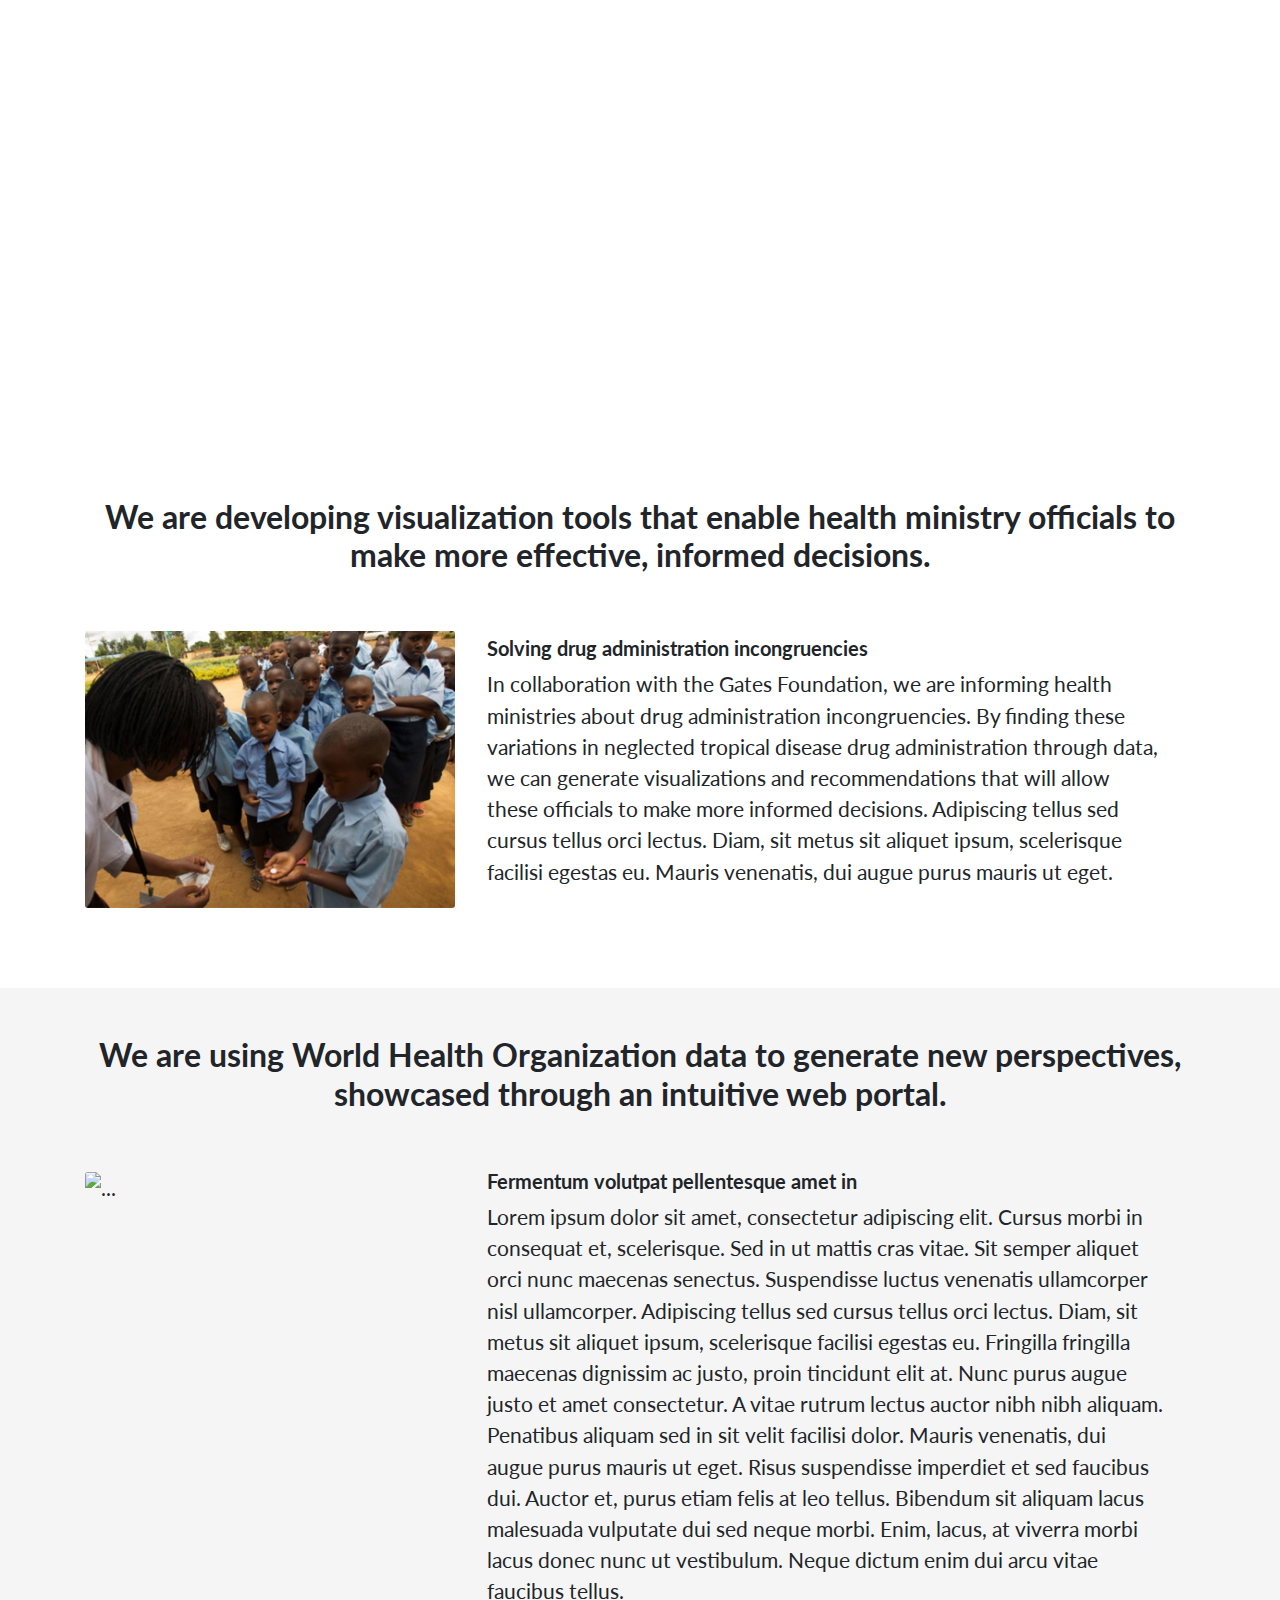
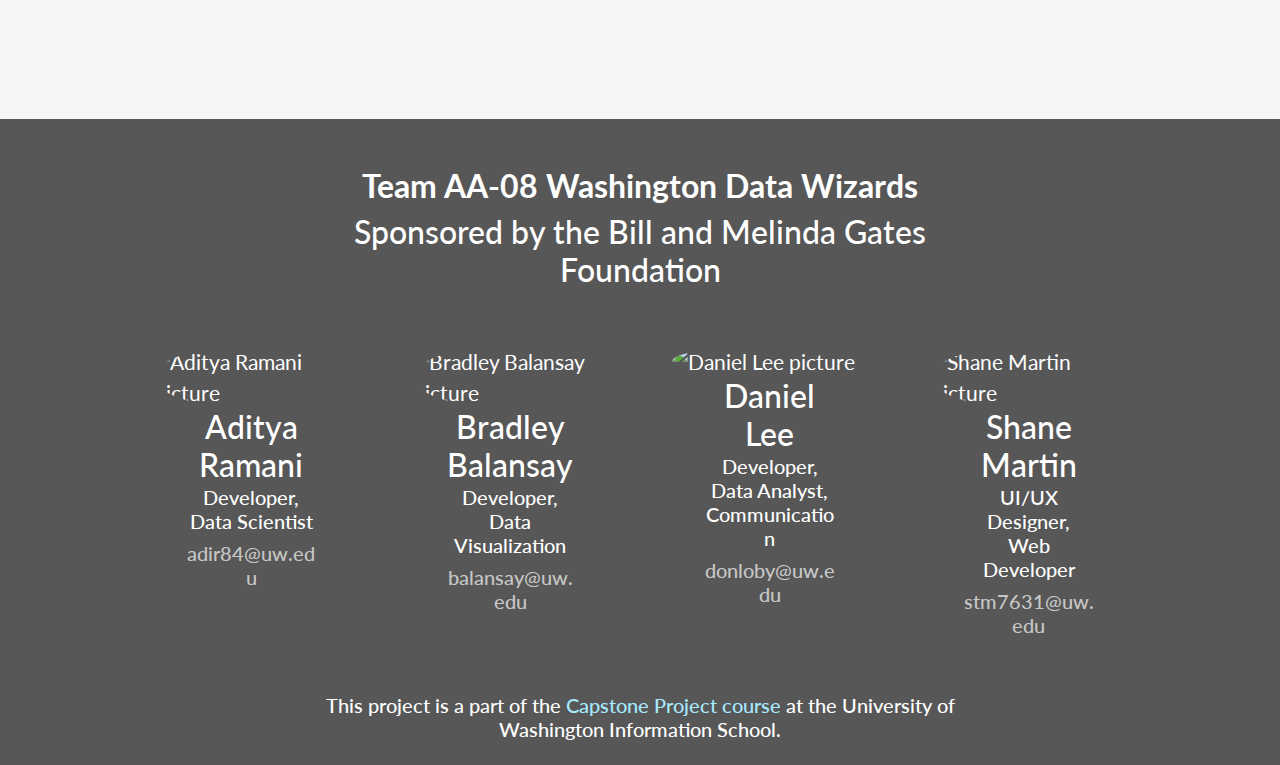
==== docs/index.html @ 6d54a3ba "responsive website" ====
<!DOCTYPE html>
    <head>
        <meta charset="utf-8">
        <meta name="viewport" content="width=device-width, initial-scale=1">
        <link rel="shortcut icon" type="image/png" href="images/favicon.png"/>
        <link href="https://fonts.googleapis.com/css?family=Lato&display=swap" rel="stylesheet">
        <script src="https://ajax.googleapis.com/ajax/libs/jquery/3.4.1/jquery.min.js"></script>
        <script src="https://cdnjs.cloudflare.com/ajax/libs/popper.js/1.14.7/umd/popper.min.js" integrity="sha384-UO2eT0CpHqdSJQ6hJty5KVphtPhzWj9WO1clHTMGa3JDZwrnQq4sF86dIHNDz0W1" crossorigin="anonymous"></script>
        <link rel="stylesheet" href="https://stackpath.bootstrapcdn.com/bootstrap/4.3.1/css/bootstrap.min.css" integrity="sha384-ggOyR0iXCbMQv3Xipma34MD+dH/1fQ784/j6cY/iJTQUOhcWr7x9JvoRxT2MZw1T" crossorigin="anonymous">
        <script src="https://stackpath.bootstrapcdn.com/bootstrap/4.3.1/js/bootstrap.min.js" integrity="sha384-JjSmVgyd0p3pXB1rRibZUAYoIIy6OrQ6VrjIEaFf/nJGzIxFDsf4x0xIM+B07jRM" crossorigin="anonymous"></script>
        <link rel="stylesheet" type="text/css" href="index.css">
        <script src="index.js"></script>
        <noscript>This website requires JavaScript!</noscript>
        <title>ESPEN Novel Applications</title>
    </head>
    <body>
        <div class="jumbotron jumbotron-fluid hero">
            <div class="container">
                <h1 id="hero-text"><b>Novel Applications for the ESPEN Data Portal</b></h1>
            </div>
        </div>
        <section id="intro" class="container">
            <div class="jumbotron mx-auto">
                <h2><b>We are developing visualization tools that enable health ministry officials to make more effective, informed decisions.</b></h2>
            </div>
            <div class="card mb-3">
                <div class="row no-gutters">
                    <div class="vertical-row col-lg-6 col-xl-4 d-none d-lg-block">
                        <img src="images/intro.jpg" class="card-img" alt="...">
                    </div>
                    <div class="vertical-row-sm d-lg-none">
                        <img src="images/intro.jpg" class="card-img" alt="...">
                    </div>
                    <div class="col d-flex align-items-center">
                        <div class="card-body">
                            <h5><b>Solving drug administration incongruencies</b></h5>
                            <p>In collaboration with the Gates Foundation, we are informing health ministries about drug administration incongruencies. By finding these variations in neglected tropical disease drug administration through data, we can generate visualizations and recommendations that will allow these officials to make more informed decisions. Adipiscing tellus sed cursus tellus orci lectus. Diam, sit metus sit aliquet ipsum, scelerisque facilisi egestas eu. Mauris venenatis, dui augue purus mauris ut eget. </p>
                        </div>
                    </div>
                </div>
            </div>
        </section>
        <section id="solution">
            <div class="container">
                <div class="jumbotron mx-auto">
                    <h2><b>We are using World Health Organization data to generate new perspectives, showcased through an intuitive web portal.</b></h2>
                </div>
                <div class="card mb-3">
                    <div class="row no-gutters">
                        <div class="vertical-row col-lg-6 col-xl-4 d-none d-lg-block">
                            <img src="images/solution.jpg" class="card-img" alt="...">
                        </div>
                        <div class="vertical-row-sm d-lg-none">
                            <img src="images/solution.jpg" class="card-img" alt="...">
                        </div>
                        <div class="col d-flex align-items-center">
                            <div class="card-body">
                                <h5><b>Fermentum volutpat pellentesque amet in</b></h5>
                                <p>Lorem ipsum dolor sit amet, consectetur adipiscing elit. Cursus morbi in consequat et, scelerisque. Sed in ut mattis cras vitae. Sit semper aliquet orci nunc maecenas senectus. Suspendisse luctus venenatis ullamcorper nisl ullamcorper. Adipiscing tellus sed cursus tellus orci lectus. Diam, sit metus sit aliquet ipsum, scelerisque facilisi egestas eu. Fringilla fringilla maecenas dignissim ac justo, proin tincidunt elit at. Nunc purus augue justo et amet consectetur. A vitae rutrum lectus auctor nibh nibh aliquam. Penatibus aliquam sed in sit velit facilisi dolor. Mauris venenatis, dui augue purus mauris ut eget. Risus suspendisse imperdiet et sed faucibus dui. Auctor et, purus etiam felis at leo tellus. Bibendum sit aliquam lacus malesuada vulputate dui sed neque morbi. Enim, lacus, at viverra morbi lacus donec nunc ut vestibulum. Neque dictum enim dui arcu vitae faucibus tellus.</p>
                            </div>
                        </div>
                    </div>
                </div>
            </div>
        </section>
        <section id="contact">
            <div class="mx-auto col-xl-10 col-lg-12">
                <div class="jumbotron mx-auto col-xl-8 col-lg-10 col-md-12">
                    <h2><b>Team AA-08 Washington Data Wizards</b></h2>
                    <h2>Sponsored by the Bill and Melinda Gates Foundation</h2>
                </div>
                <div id="contact-info" class="row no-gutters mx-auto">
                    <div class="card col-lg-3 col-md-6 col-sm-12">
                        <img src="images/adi.jpg" class="card-img-top rounded" alt="Aditya Ramani picture">
                        <div class="card-body contact-details">
                            <h2 class="contact-name">Aditya Ramani</h2>
                            <h5>Developer, <br> Data Scientist</h5>
                            <h5 class="email">adir84@uw.edu</h5>
                        </div>
                    </div>
                    <div class="card col-lg-3 col-md-6 col-sm-12">
                        <img src="images/bradley.jpg" class="card-img-top rounded" alt="Bradley Balansay picture">
                        <div class="card-body contact-details">
                            <h2 class="contact-name">Bradley Balansay</h2>
                            <h5>Developer, <br> Data Visualization</h5>
                            <h5 class="email">balansay@uw.edu</h5>
                        </div>
                    </div>
                    <div class="card col-lg-3 col-md-6 col-sm-12">
                        <img src="images/daniel.jpg" class="card-img-top rounded" alt="Daniel Lee picture">
                        <div class="card-body contact-details">
                            <h2 class="contact-name">Daniel Lee</h2>
                            <h5>Developer, <br> Data Analyst, Communication</h5>
                            <h5 class="email">donloby@uw.edu</h5>
                        </div>
                    </div>
                    <div class="card col-lg-3 col-md-6 col-sm-12">
                        <img src="images/shane.jpg" class="card-img-top rounded" alt="Shane Martin picture">
                        <div class="card-body contact-details">
                            <h2 class="contact-name">Shane Martin</h2>
                            <h5>UI/UX Designer, <br> Web Developer</h5>
                            <h5 class="email">stm7631@uw.edu</h5>
                        </div>
                    </div>
                </div>
                <div class="jumbotron mx-auto col-xl-8 col-lg-10 col-md-12">
                    <h5>This project is a part of the <a href="https://ischool.uw.edu/capstone">Capstone Project course</a> at the University of Washington Information School.</h5>
                </div>
            </div>
        </section>
    </body>
</html>
---- docs/index.css ----
body {
  font-family: "Lato", sans-serif !important;
  font-size: 1.3rem;
}

.jumbotron {
  text-align: center;
  padding: 1rem 0rem 1rem 0rem;
  background-color: transparent;
}

.card {
  border: none;
  background-color: transparent;
}

.card-body {
  padding: 0rem 2rem 0rem 2rem;
}

a {
  color: #A7EAFF;
  text-decoration: none;
}

a:hover {
  color: #02C2FF;
  text-decoration: none;
}

.hero {
  display: -webkit-box;
  display: -ms-flexbox;
  display: flex;
  -webkit-box-align: end;
      -ms-flex-align: end;
          align-items: flex-end;
  background-image: url("images/hero.jpg");
  background-repeat: no-repeat;
  background-size: cover;
  height: 50vh;
}

.hero #hero-text {
  color: white;
  text-align: center;
  font-size: 3rem;
}

#solution {
  background-color: #F5F5F5;
  margin-top: 5rem;
  padding-top: 2rem;
  padding-bottom: 5rem;
}

#contact {
  color: white;
  background-color: #575757;
  padding: 2rem 0rem 0rem 0rem;
}

#contact .jumbotron {
  margin: 0rem;
}

#contact .rounded {
  border-radius: 100% !important;
}

#contact #contact-info .card {
  padding: 2rem;
}

#contact #contact-info .card .contact-details {
  margin: 0rem;
  text-align: center;
  line-height: 0rem;
}

#contact #contact-info .card .contact-details h2 {
  margin: 0rem;
}

#contact #contact-info .card .contact-details .email {
  color: #C7C7C7;
}
/*# sourceMappingURL=index.css.map */
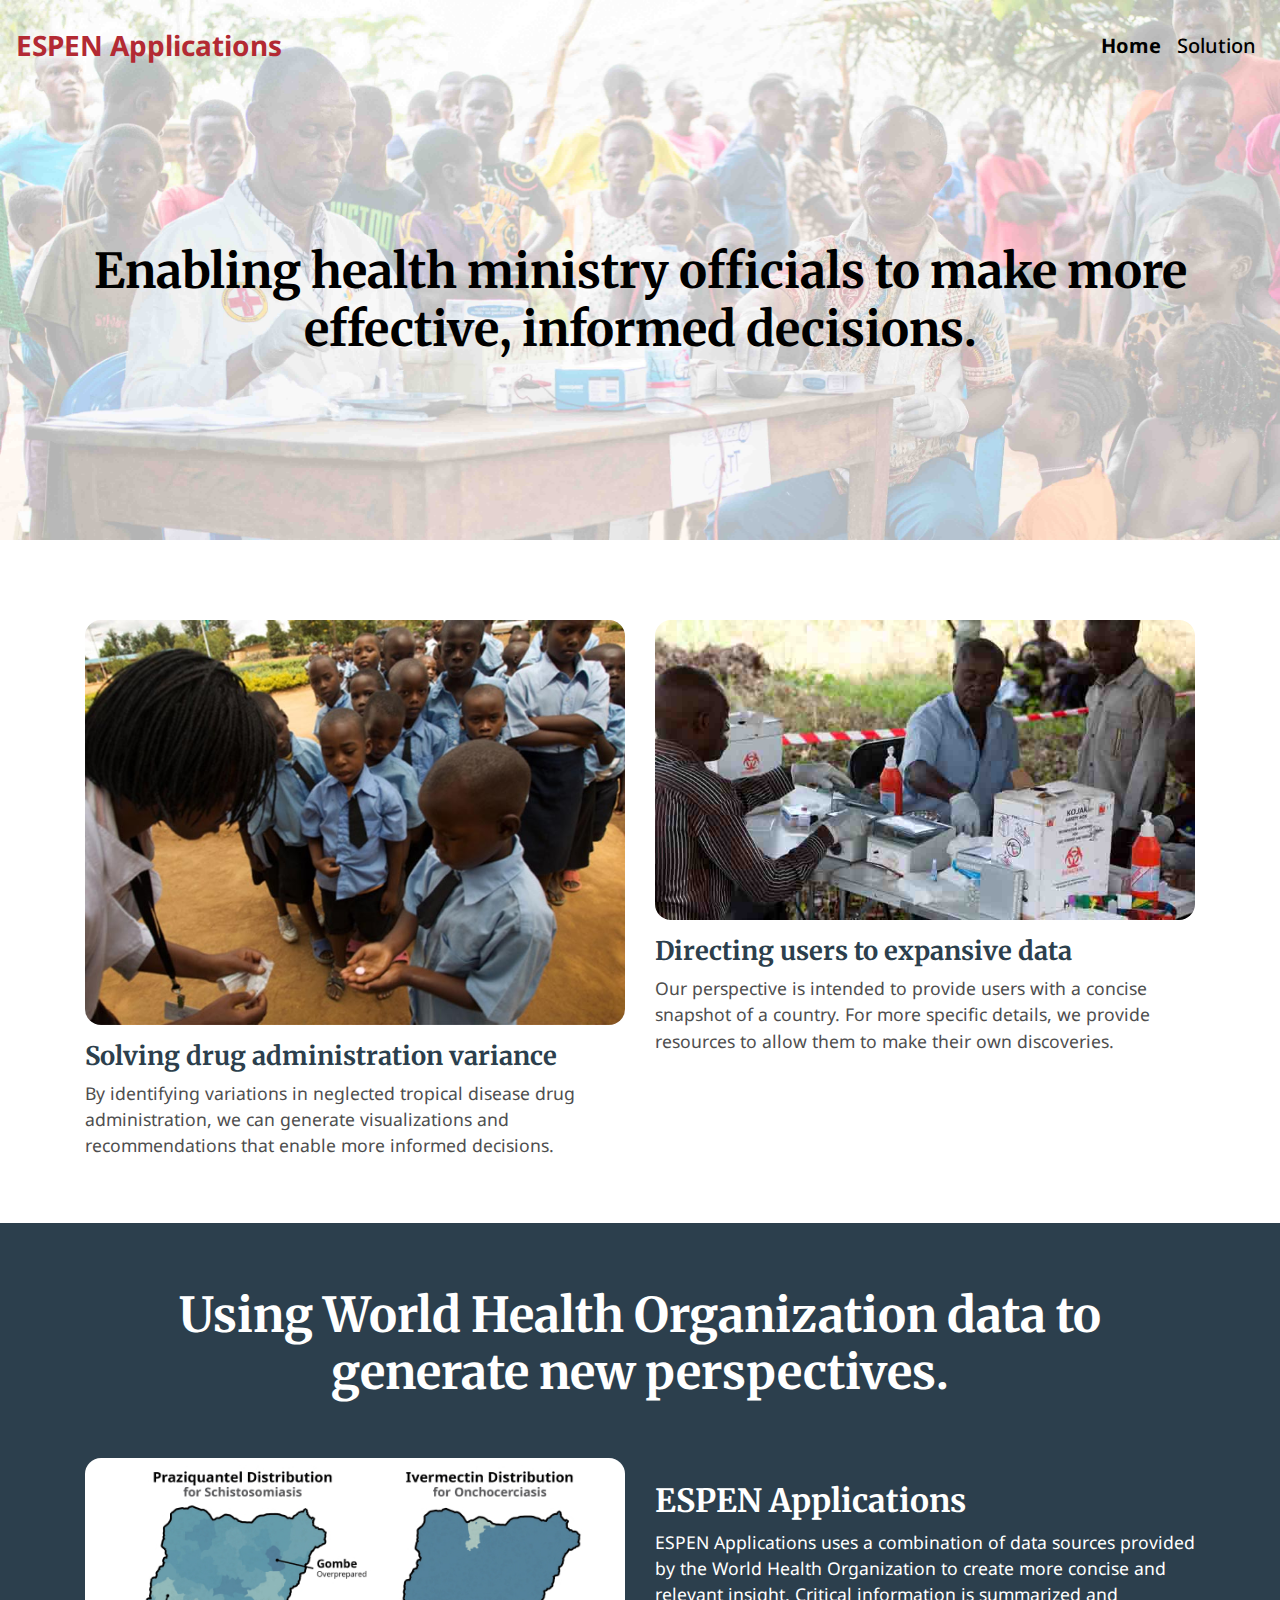
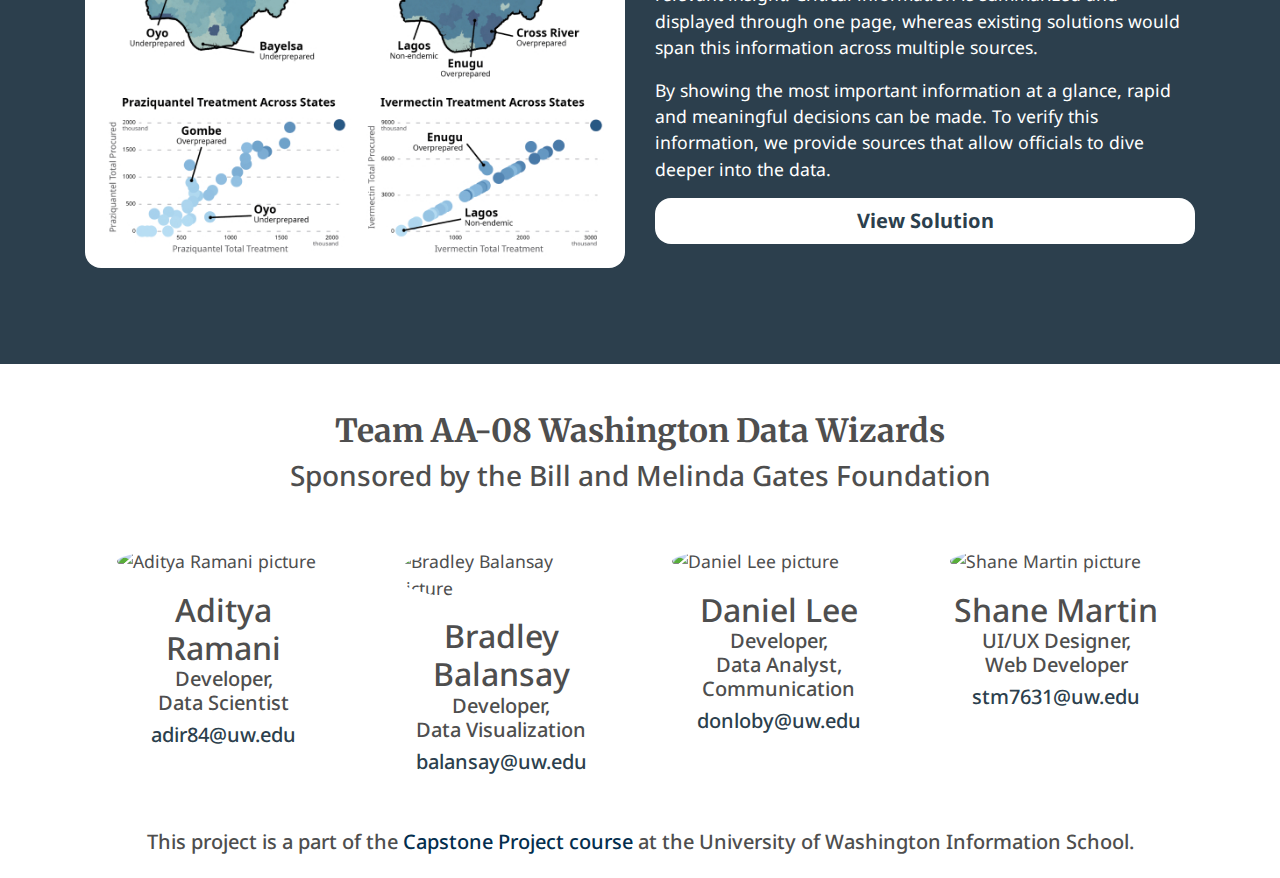
==== commit 55c8dc51: "update website" ====
--- a/docs/index.html
+++ b/docs/index.html
@@ -3,7 +3,7 @@
         <meta charset="utf-8">
         <meta name="viewport" content="width=device-width, initial-scale=1">
         <link rel="shortcut icon" type="image/png" href="images/favicon.png"/>
-        <link href="https://fonts.googleapis.com/css?family=Lato&display=swap" rel="stylesheet">
+        <link href="https://fonts.googleapis.com/css?family=Merriweather|Noto+Sans&display=swap" rel="stylesheet">
         <script src="https://ajax.googleapis.com/ajax/libs/jquery/3.4.1/jquery.min.js"></script>
         <script src="https://cdnjs.cloudflare.com/ajax/libs/popper.js/1.14.7/umd/popper.min.js" integrity="sha384-UO2eT0CpHqdSJQ6hJty5KVphtPhzWj9WO1clHTMGa3JDZwrnQq4sF86dIHNDz0W1" crossorigin="anonymous"></script>
         <link rel="stylesheet" href="https://stackpath.bootstrapcdn.com/bootstrap/4.3.1/css/bootstrap.min.css" integrity="sha384-ggOyR0iXCbMQv3Xipma34MD+dH/1fQ784/j6cY/iJTQUOhcWr7x9JvoRxT2MZw1T" crossorigin="anonymous">
@@ -15,27 +15,40 @@
     </head>
     <body>
         <div class="jumbotron jumbotron-fluid hero">
-            <div class="container">
-                <h1 id="hero-text"><b>Novel Applications for the ESPEN Data Portal</b></h1>
+            <nav class="navbar navbar-expand-lg navbar-light">
+                <a class="navbar-brand" href="index.html"><h3><b>ESPEN Applications</b></h3></a>
+                <button class="navbar-toggler" type="button" data-toggle="collapse" data-target="#navbarSupportedContent" aria-controls="navbarSupportedContent" aria-expanded="false" aria-label="Toggle navigation">
+                    <span class="navbar-toggler-icon"></span>
+                </button>
+                <div class="collapse navbar-collapse" id="navbarSupportedContent">
+                    <ul class="navbar-nav ml-auto">
+                        <li class="nav-item active">
+                            <a class="nav-link" href="index.html"><h5><b>Home</b></h5><span class="sr-only">(current)</span></a>
+                        </li>
+                        <li class="nav-item">
+                            <a class="nav-link" href="solution.html"><h5>Solution</h5></a>
+                        </li>
+                    </ul>
+                </div>
+            </nav>
+            <div class="nav-text container">
+                <h1 id="hero-text" class="serif">Enabling health ministry officials to make more effective, informed decisions.</h1>
             </div>
         </div>
         <section id="intro" class="container">
-            <div class="jumbotron mx-auto">
-                <h2><b>We are developing visualization tools that enable health ministry officials to make more effective, informed decisions.</b></h2>
-            </div>
-            <div class="card mb-3">
-                <div class="row no-gutters">
-                    <div class="vertical-row col-lg-6 col-xl-4 d-none d-lg-block">
-                        <img src="images/intro.jpg" class="card-img" alt="...">
+            <div class="row">
+                <div class="detail-card card col-6">
+                    <img class="card-img-top" src="images/intro.jpg" alt="Card image cap">
+                    <div class="card-body">
+                        <h3 class="card-title serif">Solving drug administration variance</h3>
+                        <p class="card-text">By identifying variations in neglected tropical disease drug administration, we can generate visualizations and recommendations that enable more informed decisions.</p>
                     </div>
-                    <div class="vertical-row-sm d-lg-none">
-                        <img src="images/intro.jpg" class="card-img" alt="...">
-                    </div>
-                    <div class="col d-flex align-items-center">
-                        <div class="card-body">
-                            <h5><b>Solving drug administration incongruencies</b></h5>
-                            <p>In collaboration with the Gates Foundation, we are informing health ministries about drug administration incongruencies. By finding these variations in neglected tropical disease drug administration through data, we can generate visualizations and recommendations that will allow these officials to make more informed decisions. Adipiscing tellus sed cursus tellus orci lectus. Diam, sit metus sit aliquet ipsum, scelerisque facilisi egestas eu. Mauris venenatis, dui augue purus mauris ut eget. </p>
-                        </div>
+                </div>
+                <div class="detail-card card col-6">
+                    <img class="card-img-top" src="images/intro2.jpg" alt="Card image cap">
+                    <div class="card-body">
+                        <h3 class="card-title serif">Directing users to expansive data</h3>
+                        <p class="card-text">Our perspective is intended to provide users with a concise snapshot of a country. For more specific details, we provide resources to allow them to make their own discoveries.</p>
                     </div>
                 </div>
             </div>
@@ -43,20 +56,26 @@
         <section id="solution">
             <div class="container">
                 <div class="jumbotron mx-auto">
-                    <h2><b>We are using World Health Organization data to generate new perspectives, showcased through an intuitive web portal.</b></h2>
+                    <h2 class="serif" id="solution-header">Using World Health Organization data to generate new perspectives.</h2>
                 </div>
                 <div class="card mb-3">
-                    <div class="row no-gutters">
-                        <div class="vertical-row col-lg-6 col-xl-4 d-none d-lg-block">
-                            <img src="images/solution.jpg" class="card-img" alt="...">
-                        </div>
-                        <div class="vertical-row-sm d-lg-none">
-                            <img src="images/solution.jpg" class="card-img" alt="...">
+                    <div class="row">
+                        <div class="vertical-row col-lg-6 col-xl-6 d-none d-lg-block">
+                            <img id="solution-img" src="images/solution.jpg" class="card-img" alt="...">
                         </div>
                         <div class="col d-flex align-items-center">
                             <div class="card-body">
-                                <h5><b>Fermentum volutpat pellentesque amet in</b></h5>
-                                <p>Lorem ipsum dolor sit amet, consectetur adipiscing elit. Cursus morbi in consequat et, scelerisque. Sed in ut mattis cras vitae. Sit semper aliquet orci nunc maecenas senectus. Suspendisse luctus venenatis ullamcorper nisl ullamcorper. Adipiscing tellus sed cursus tellus orci lectus. Diam, sit metus sit aliquet ipsum, scelerisque facilisi egestas eu. Fringilla fringilla maecenas dignissim ac justo, proin tincidunt elit at. Nunc purus augue justo et amet consectetur. A vitae rutrum lectus auctor nibh nibh aliquam. Penatibus aliquam sed in sit velit facilisi dolor. Mauris venenatis, dui augue purus mauris ut eget. Risus suspendisse imperdiet et sed faucibus dui. Auctor et, purus etiam felis at leo tellus. Bibendum sit aliquam lacus malesuada vulputate dui sed neque morbi. Enim, lacus, at viverra morbi lacus donec nunc ut vestibulum. Neque dictum enim dui arcu vitae faucibus tellus.</p>
+                                <h4 class="serif-sub">ESPEN Applications</h4>
+                                <p>
+                                    ESPEN Applications uses a combination of data sources provided by the World Health Organization to create more concise and relevant insight. Critical information is summarized and displayed through one page, whereas existing solutions would span this information across multiple sources.
+                                </p>
+                                <p>
+                                    By showing the most important information at a glance, rapid and meaningful decisions can be made. To verify this information, we provide sources that allow officials to dive deeper into the data.
+                                </p>
+                                <a href="map.html">
+                                    <button type="button" class="btn btn-primary btn-lg btn-block">View Solution</button>
+                                </a>
+                                
                             </div>
                         </div>
                     </div>
@@ -64,10 +83,10 @@
             </div>
         </section>
         <section id="contact">
-            <div class="mx-auto col-xl-10 col-lg-12">
-                <div class="jumbotron mx-auto col-xl-8 col-lg-10 col-md-12">
-                    <h2><b>Team AA-08 Washington Data Wizards</b></h2>
-                    <h2>Sponsored by the Bill and Melinda Gates Foundation</h2>
+            <div class="container">
+                <div class="jumbotron">
+                    <h2 class="serif-sub">Team AA-08 Washington Data Wizards</h2>
+                    <h3>Sponsored by the Bill and Melinda Gates Foundation</h3>
                 </div>
                 <div id="contact-info" class="row no-gutters mx-auto">
                     <div class="card col-lg-3 col-md-6 col-sm-12">
@@ -90,7 +109,7 @@
                         <img src="images/daniel.jpg" class="card-img-top rounded" alt="Daniel Lee picture">
                         <div class="card-body contact-details">
                             <h2 class="contact-name">Daniel Lee</h2>
-                            <h5>Developer, <br> Data Analyst, Communication</h5>
+                            <h5>Developer, <br> Data Analyst, <br> Communication</h5>
                             <h5 class="email">donloby@uw.edu</h5>
                         </div>
                     </div>
@@ -103,8 +122,8 @@
                         </div>
                     </div>
                 </div>
-                <div class="jumbotron mx-auto col-xl-8 col-lg-10 col-md-12">
-                    <h5>This project is a part of the <a href="https://ischool.uw.edu/capstone">Capstone Project course</a> at the University of Washington Information School.</h5>
+                <div class="jumbotron mx-auto col-xl-11 col-lg-12">
+                    <h5>This project is a part of the <a id="link" href="https://ischool.uw.edu/capstone">Capstone Project course</a> at the University of Washington Information School.</h5>
                 </div>
             </div>
         </section>
--- a/docs/index.css
+++ b/docs/index.css
@@ -1,12 +1,24 @@
 body {
-  font-family: "Lato", sans-serif !important;
-  font-size: 1.3rem;
+  font-family: "Noto Sans", sans-serif !important;
+  font-size: 1.1rem;
+  color: #4E4E4E;
 }
 
 .jumbotron {
   text-align: center;
   padding: 1rem 0rem 1rem 0rem;
   background-color: transparent;
+  margin: 0rem;
+  display: -webkit-box;
+  display: -ms-flexbox;
+  display: flex;
+  -webkit-box-orient: vertical;
+  -webkit-box-direction: normal;
+      -ms-flex-direction: column;
+          flex-direction: column;
+  -webkit-box-pack: justify;
+      -ms-flex-pack: justify;
+          justify-content: space-between;
 }
 
 .card {
@@ -15,7 +27,29 @@
 }
 
 .card-body {
-  padding: 0rem 2rem 0rem 2rem;
+  padding: 0rem;
+}
+
+.card-body .card-title {
+  color: #2C3F4D;
+  font-size: 1.6rem;
+  margin: 0rem;
+  padding: 1rem 0rem 0.5rem 0rem;
+}
+
+img {
+  border-radius: 1rem !important;
+  -webkit-transition: all 250ms cubic-bezier(0.02, 0.01, 0.47, 1);
+  transition: all 250ms cubic-bezier(0.02, 0.01, 0.47, 1);
+}
+
+img:hover {
+  -webkit-box-shadow: 0 0.5rem 1rem rgba(0, 0, 0, 0.05) !important;
+          box-shadow: 0 0.5rem 1rem rgba(0, 0, 0, 0.05) !important;
+  -webkit-transform: translate(0px, -3px);
+          transform: translate(0px, -3px);
+  -webkit-transition: all 250ms cubic-bezier(0.02, 0.01, 0.47, 1);
+  transition: all 250ms cubic-bezier(0.02, 0.01, 0.47, 1);
 }
 
 a {
@@ -28,35 +62,129 @@
   text-decoration: none;
 }
 
+.serif, .serif-sub {
+  font-size: 3rem;
+  font-family: "Merriweather";
+  font-weight: bold;
+}
+
+.serif-sub {
+  font-size: 2rem;
+}
+
 .hero {
   display: -webkit-box;
   display: -ms-flexbox;
   display: flex;
-  -webkit-box-align: end;
-      -ms-flex-align: end;
-          align-items: flex-end;
+  -webkit-box-align: center;
+      -ms-flex-align: center;
+          align-items: center;
   background-image: url("images/hero.jpg");
   background-repeat: no-repeat;
   background-size: cover;
-  height: 50vh;
+  height: 60vh;
+}
+
+.hero #hero-name {
+  color: #B32A33;
 }
 
 .hero #hero-text {
-  color: white;
+  color: black;
   text-align: center;
   font-size: 3rem;
 }
 
+#intro .row {
+  -webkit-box-pack: space-evenly;
+      -ms-flex-pack: space-evenly;
+          justify-content: space-evenly;
+}
+
+.detail-card {
+  margin-top: 5rem;
+}
+
+.nav-text {
+  display: -webkit-box;
+  display: -ms-flexbox;
+  display: flex;
+  -webkit-box-pack: center;
+      -ms-flex-pack: center;
+          justify-content: center;
+  -webkit-box-orient: vertical;
+  -webkit-box-direction: normal;
+      -ms-flex-direction: column;
+          flex-direction: column;
+  position: absolute;
+  top: 27%;
+}
+
+.navbar-light .navbar-nav .nav-link {
+  color: black !important;
+  -webkit-transition: all 250ms cubic-bezier(0.02, 0.01, 0.47, 1);
+  transition: all 250ms cubic-bezier(0.02, 0.01, 0.47, 1);
+}
+
+.navbar-light .navbar-nav .nav-link:hover {
+  -webkit-transform: translate(0px, -2px);
+          transform: translate(0px, -2px);
+  -webkit-transition: all 250ms cubic-bezier(0.02, 0.01, 0.47, 1);
+  transition: all 250ms cubic-bezier(0.02, 0.01, 0.47, 1);
+  color: #B32A33 !important;
+}
+
+.navbar-brand {
+  color: #B32A33 !important;
+}
+
+.navbar {
+  width: 100%;
+  display: -webkit-box;
+  display: -ms-flexbox;
+  display: flex;
+  -webkit-box-pack: justify;
+      -ms-flex-pack: justify;
+          justify-content: space-between;
+}
+
 #solution {
-  background-color: #F5F5F5;
-  margin-top: 5rem;
-  padding-top: 2rem;
+  color: #FFFFFF;
+  background-color: #2C3F4D;
+  margin-top: 4rem;
+  padding-top: 1rem;
   padding-bottom: 5rem;
 }
 
+#solution-img {
+  border-radius: 1rem;
+}
+
+#solution-header {
+  padding: 2rem 0rem 2rem 0rem;
+}
+
+.btn {
+  background-color: #FFFFFF;
+  color: #2C3F4D;
+  font-weight: bold;
+  border-radius: 1rem;
+  border: none;
+}
+
+.btn:hover {
+  color: #2C3F4D;
+  background-color: #C7DBEB;
+}
+
+.btn:active {
+  color: #2C3F4D !important;
+  background-color: #8DA2B1 !important;
+  border: none !important;
+}
+
 #contact {
-  color: white;
-  background-color: #575757;
+  background-color: #FFFFFF;
   padding: 2rem 0rem 0rem 0rem;
 }
 
@@ -66,6 +194,7 @@
 
 #contact .rounded {
   border-radius: 100% !important;
+  margin-bottom: 1rem;
 }
 
 #contact #contact-info .card {
@@ -83,6 +212,14 @@
 }
 
 #contact #contact-info .card .contact-details .email {
-  color: #C7C7C7;
+  color: #2C3F4D;
+}
+
+#contact #link {
+  color: #032E4E;
+}
+
+#contact #link:hover {
+  color: #236596;
 }
 /*# sourceMappingURL=index.css.map */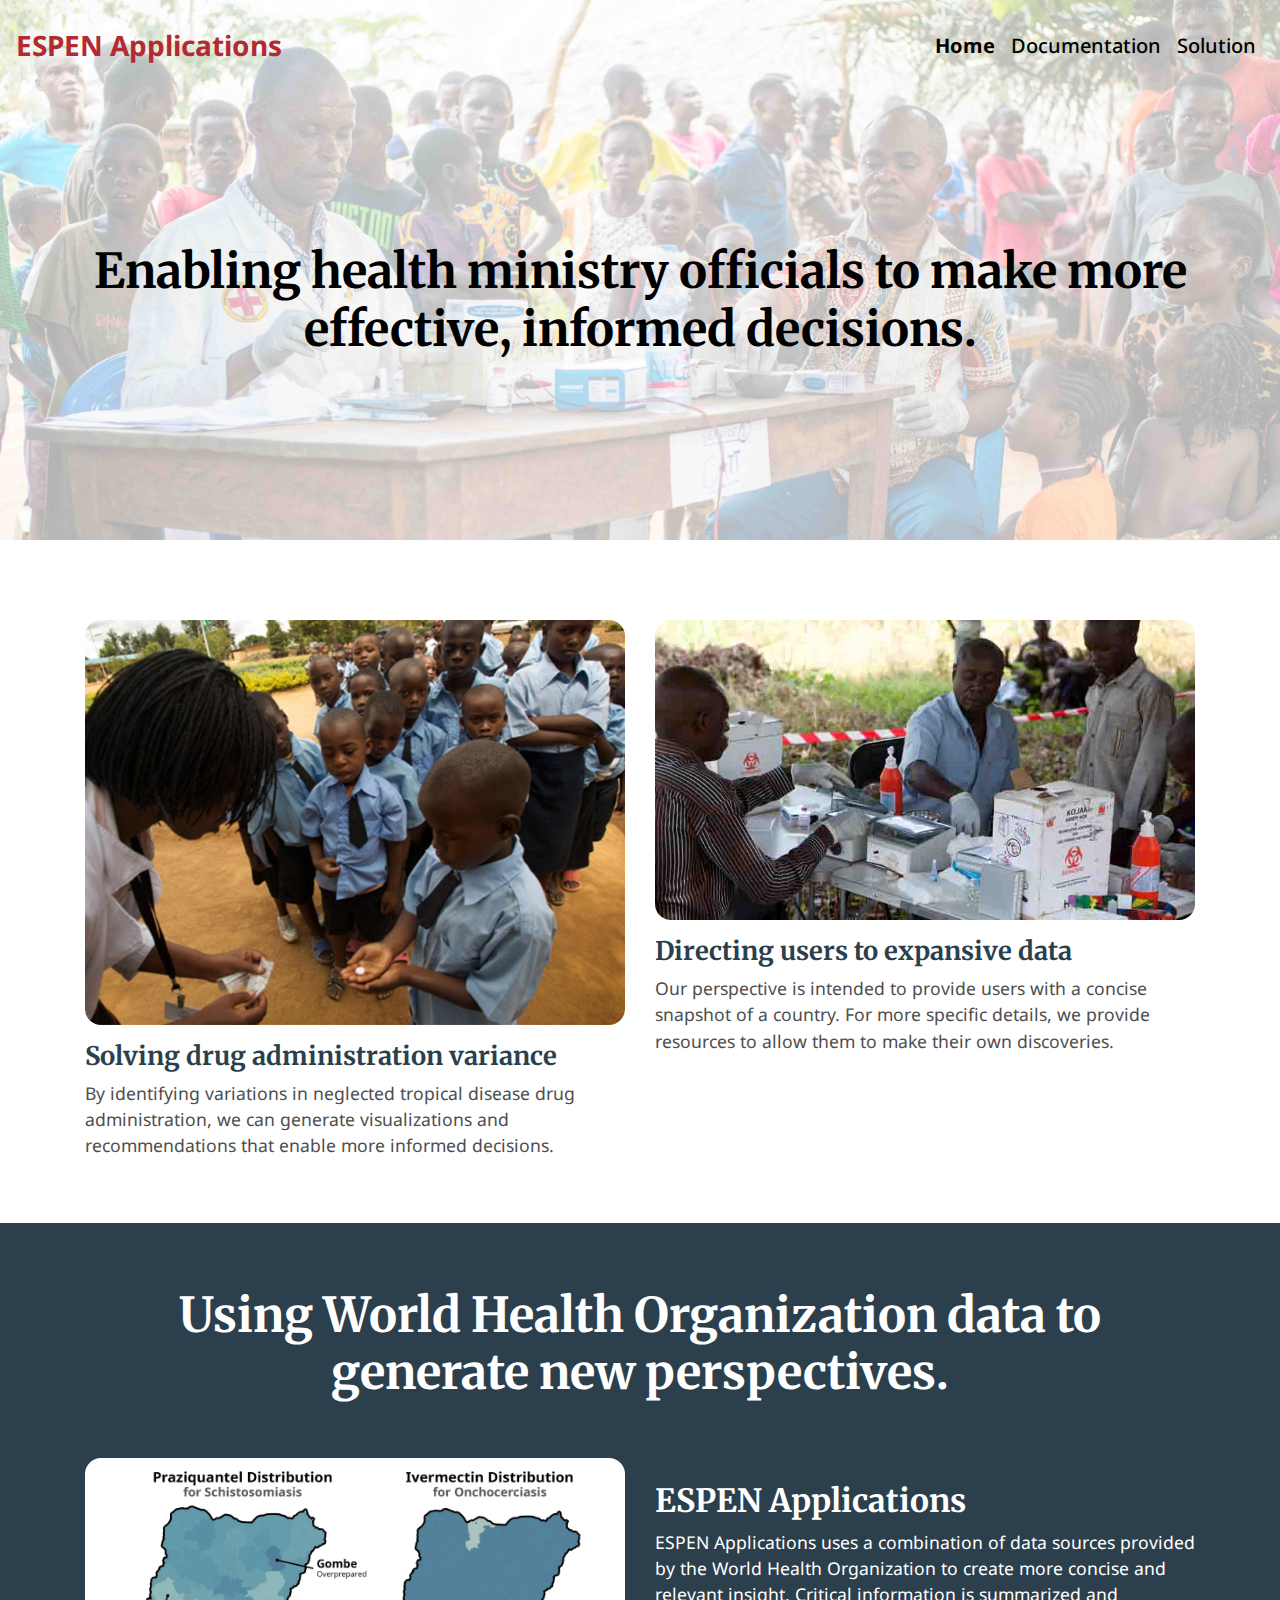
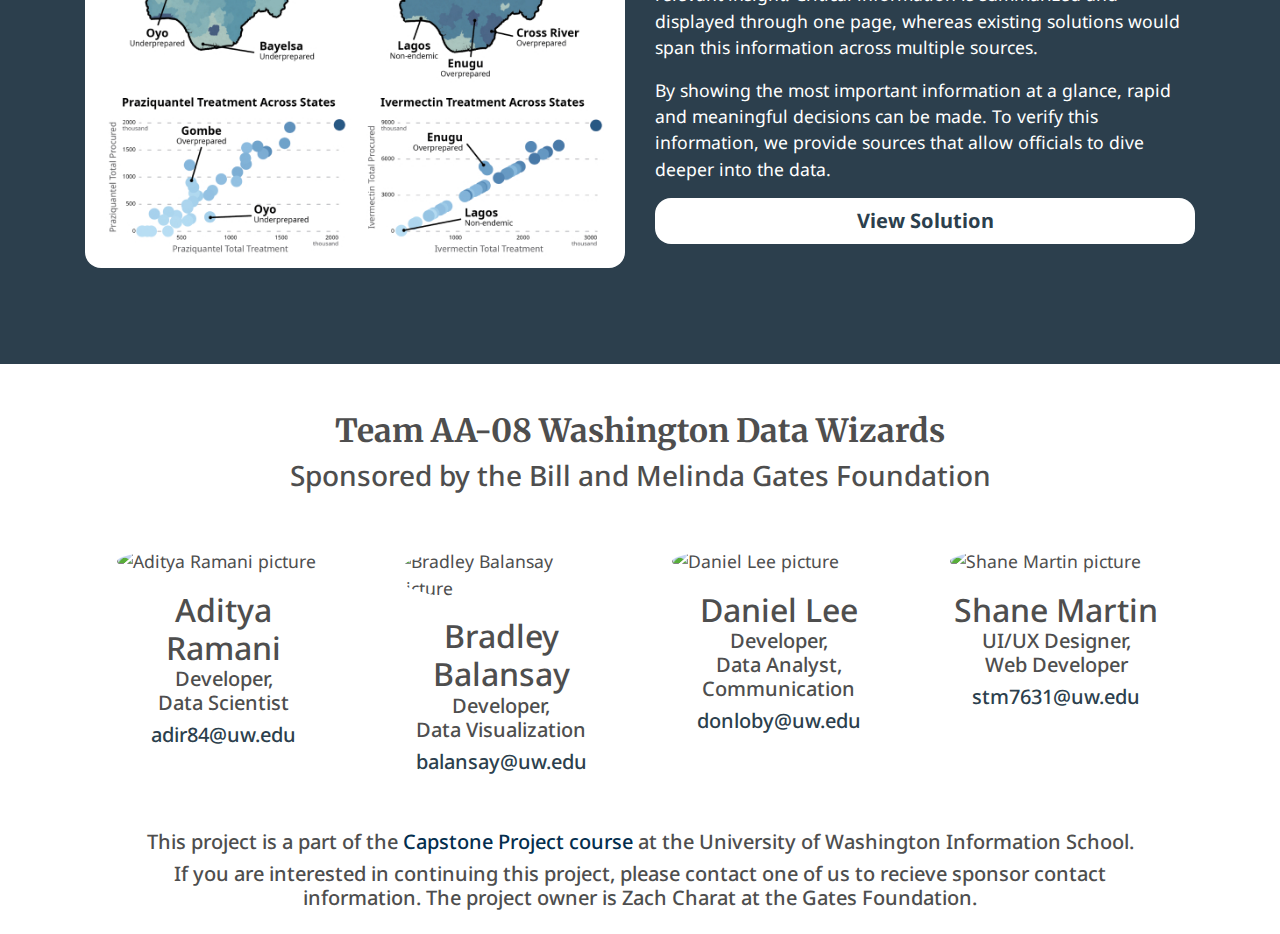
==== commit 5b10fbcb: "Add doc to navigation" ====
--- a/docs/index.html
+++ b/docs/index.html
@@ -1,131 +1,163 @@
 <!DOCTYPE html>
-    <head>
-        <meta charset="utf-8">
-        <meta name="viewport" content="width=device-width, initial-scale=1">
-        <link rel="shortcut icon" type="image/png" href="images/favicon.png"/>
-        <link href="https://fonts.googleapis.com/css?family=Merriweather|Noto+Sans&display=swap" rel="stylesheet">
-        <script src="https://ajax.googleapis.com/ajax/libs/jquery/3.4.1/jquery.min.js"></script>
-        <script src="https://cdnjs.cloudflare.com/ajax/libs/popper.js/1.14.7/umd/popper.min.js" integrity="sha384-UO2eT0CpHqdSJQ6hJty5KVphtPhzWj9WO1clHTMGa3JDZwrnQq4sF86dIHNDz0W1" crossorigin="anonymous"></script>
-        <link rel="stylesheet" href="https://stackpath.bootstrapcdn.com/bootstrap/4.3.1/css/bootstrap.min.css" integrity="sha384-ggOyR0iXCbMQv3Xipma34MD+dH/1fQ784/j6cY/iJTQUOhcWr7x9JvoRxT2MZw1T" crossorigin="anonymous">
-        <script src="https://stackpath.bootstrapcdn.com/bootstrap/4.3.1/js/bootstrap.min.js" integrity="sha384-JjSmVgyd0p3pXB1rRibZUAYoIIy6OrQ6VrjIEaFf/nJGzIxFDsf4x0xIM+B07jRM" crossorigin="anonymous"></script>
-        <link rel="stylesheet" type="text/css" href="index.css">
-        <script src="index.js"></script>
-        <noscript>This website requires JavaScript!</noscript>
-        <title>ESPEN Novel Applications</title>
-    </head>
-    <body>
-        <div class="jumbotron jumbotron-fluid hero">
-            <nav class="navbar navbar-expand-lg navbar-light">
-                <a class="navbar-brand" href="index.html"><h3><b>ESPEN Applications</b></h3></a>
-                <button class="navbar-toggler" type="button" data-toggle="collapse" data-target="#navbarSupportedContent" aria-controls="navbarSupportedContent" aria-expanded="false" aria-label="Toggle navigation">
-                    <span class="navbar-toggler-icon"></span>
-                </button>
-                <div class="collapse navbar-collapse" id="navbarSupportedContent">
-                    <ul class="navbar-nav ml-auto">
-                        <li class="nav-item active">
-                            <a class="nav-link" href="index.html"><h5><b>Home</b></h5><span class="sr-only">(current)</span></a>
-                        </li>
-                        <li class="nav-item">
-                            <a class="nav-link" href="solution.html"><h5>Solution</h5></a>
-                        </li>
-                    </ul>
+
+<head>
+    <meta charset="utf-8">
+    <meta name="viewport" content="width=device-width, initial-scale=1">
+    <link rel="shortcut icon" type="image/png" href="images/favicon.png" />
+    <link href="https://fonts.googleapis.com/css?family=Merriweather|Noto+Sans&display=swap" rel="stylesheet">
+    <script src="https://ajax.googleapis.com/ajax/libs/jquery/3.4.1/jquery.min.js"></script>
+    <script src="https://cdnjs.cloudflare.com/ajax/libs/popper.js/1.14.7/umd/popper.min.js"
+        integrity="sha384-UO2eT0CpHqdSJQ6hJty5KVphtPhzWj9WO1clHTMGa3JDZwrnQq4sF86dIHNDz0W1"
+        crossorigin="anonymous"></script>
+    <link rel="stylesheet" href="https://stackpath.bootstrapcdn.com/bootstrap/4.3.1/css/bootstrap.min.css"
+        integrity="sha384-ggOyR0iXCbMQv3Xipma34MD+dH/1fQ784/j6cY/iJTQUOhcWr7x9JvoRxT2MZw1T" crossorigin="anonymous">
+    <script src="https://stackpath.bootstrapcdn.com/bootstrap/4.3.1/js/bootstrap.min.js"
+        integrity="sha384-JjSmVgyd0p3pXB1rRibZUAYoIIy6OrQ6VrjIEaFf/nJGzIxFDsf4x0xIM+B07jRM"
+        crossorigin="anonymous"></script>
+    <link rel="stylesheet" type="text/css" href="index.css">
+    <noscript>This website requires JavaScript!</noscript>
+    <title>ESPEN Novel Applications</title>
+</head>
+
+<body>
+    <div class="jumbotron jumbotron-fluid hero">
+        <nav class="navbar navbar-expand-lg navbar-light">
+            <a class="navbar-brand" href="index.html">
+                <h3><b>ESPEN Applications</b></h3>
+            </a>
+            <button class="navbar-toggler" type="button" data-toggle="collapse" data-target="#navbarSupportedContent"
+                aria-controls="navbarSupportedContent" aria-expanded="false" aria-label="Toggle navigation">
+                <span class="navbar-toggler-icon"></span>
+            </button>
+            <div class="collapse navbar-collapse" id="navbarSupportedContent">
+                <ul class="navbar-nav ml-auto">
+                    <li class="nav-item active">
+                        <a class="nav-link" href="index.html">
+                            <h5><b>Home</b></h5><span class="sr-only">(current)</span>
+                        </a>
+                    </li>
+                    <li class="nav-item">
+                        <a class="nav-link" href="doc.html">
+                            <h5>Documentation</h5>
+                        </a>
+                    </li>
+                    <li class="nav-item">
+                        <a class="nav-link" href="map.html">
+                            <h5>Solution</h5>
+                        </a>
+                    </li>
+                </ul>
+            </div>
+        </nav>
+        <div class="nav-text container">
+            <h1 id="hero-text" class="serif">Enabling health ministry officials to make more effective, informed
+                decisions.</h1>
+        </div>
+    </div>
+    <section id="intro" class="container">
+        <div class="row">
+            <div class="detail-card card col-6">
+                <img class="card-img-top" src="images/intro.jpg" alt="Card image cap">
+                <div class="card-body">
+                    <h3 class="card-title serif">Solving drug administration variance</h3>
+                    <p class="card-text">By identifying variations in neglected tropical disease drug administration, we
+                        can generate visualizations and recommendations that enable more informed decisions.</p>
                 </div>
-            </nav>
-            <div class="nav-text container">
-                <h1 id="hero-text" class="serif">Enabling health ministry officials to make more effective, informed decisions.</h1>
+            </div>
+            <div class="detail-card card col-6">
+                <img class="card-img-top" src="images/intro2.jpg" alt="Card image cap">
+                <div class="card-body">
+                    <h3 class="card-title serif">Directing users to expansive data</h3>
+                    <p class="card-text">Our perspective is intended to provide users with a concise snapshot of a
+                        country. For more specific details, we provide resources to allow them to make their own
+                        discoveries.</p>
+                </div>
             </div>
         </div>
-        <section id="intro" class="container">
-            <div class="row">
-                <div class="detail-card card col-6">
-                    <img class="card-img-top" src="images/intro.jpg" alt="Card image cap">
-                    <div class="card-body">
-                        <h3 class="card-title serif">Solving drug administration variance</h3>
-                        <p class="card-text">By identifying variations in neglected tropical disease drug administration, we can generate visualizations and recommendations that enable more informed decisions.</p>
+    </section>
+    <section id="solution">
+        <div class="container">
+            <div class="jumbotron mx-auto">
+                <h2 class="serif" id="solution-header">Using World Health Organization data to generate new
+                    perspectives.</h2>
+            </div>
+            <div class="card mb-3">
+                <div class="row">
+                    <div class="vertical-row col-lg-6 col-xl-6 d-none d-lg-block">
+                        <img id="solution-img" src="images/solution.jpg" class="card-img" alt="...">
                     </div>
-                </div>
-                <div class="detail-card card col-6">
-                    <img class="card-img-top" src="images/intro2.jpg" alt="Card image cap">
-                    <div class="card-body">
-                        <h3 class="card-title serif">Directing users to expansive data</h3>
-                        <p class="card-text">Our perspective is intended to provide users with a concise snapshot of a country. For more specific details, we provide resources to allow them to make their own discoveries.</p>
-                    </div>
-                </div>
-            </div>
-        </section>
-        <section id="solution">
-            <div class="container">
-                <div class="jumbotron mx-auto">
-                    <h2 class="serif" id="solution-header">Using World Health Organization data to generate new perspectives.</h2>
-                </div>
-                <div class="card mb-3">
-                    <div class="row">
-                        <div class="vertical-row col-lg-6 col-xl-6 d-none d-lg-block">
-                            <img id="solution-img" src="images/solution.jpg" class="card-img" alt="...">
-                        </div>
-                        <div class="col d-flex align-items-center">
-                            <div class="card-body">
-                                <h4 class="serif-sub">ESPEN Applications</h4>
-                                <p>
-                                    ESPEN Applications uses a combination of data sources provided by the World Health Organization to create more concise and relevant insight. Critical information is summarized and displayed through one page, whereas existing solutions would span this information across multiple sources.
-                                </p>
-                                <p>
-                                    By showing the most important information at a glance, rapid and meaningful decisions can be made. To verify this information, we provide sources that allow officials to dive deeper into the data.
-                                </p>
-                                <a href="map.html">
-                                    <button type="button" class="btn btn-primary btn-lg btn-block">View Solution</button>
-                                </a>
-                                
-                            </div>
+                    <div class="col d-flex align-items-center">
+                        <div class="card-body">
+                            <h4 class="serif-sub">ESPEN Applications</h4>
+                            <p>
+                                ESPEN Applications uses a combination of data sources provided by the World Health
+                                Organization to create more concise and relevant insight. Critical information is
+                                summarized and displayed through one page, whereas existing solutions would span this
+                                information across multiple sources.
+                            </p>
+                            <p>
+                                By showing the most important information at a glance, rapid and meaningful decisions
+                                can be made. To verify this information, we provide sources that allow officials to dive
+                                deeper into the data.
+                            </p>
+                            <a href="map.html">
+                                <button type="button" class="btn btn-primary btn-lg btn-block">View Solution</button>
+                            </a>
+
                         </div>
                     </div>
                 </div>
             </div>
-        </section>
-        <section id="contact">
-            <div class="container">
-                <div class="jumbotron">
-                    <h2 class="serif-sub">Team AA-08 Washington Data Wizards</h2>
-                    <h3>Sponsored by the Bill and Melinda Gates Foundation</h3>
-                </div>
-                <div id="contact-info" class="row no-gutters mx-auto">
-                    <div class="card col-lg-3 col-md-6 col-sm-12">
-                        <img src="images/adi.jpg" class="card-img-top rounded" alt="Aditya Ramani picture">
-                        <div class="card-body contact-details">
-                            <h2 class="contact-name">Aditya Ramani</h2>
-                            <h5>Developer, <br> Data Scientist</h5>
-                            <h5 class="email">adir84@uw.edu</h5>
-                        </div>
-                    </div>
-                    <div class="card col-lg-3 col-md-6 col-sm-12">
-                        <img src="images/bradley.jpg" class="card-img-top rounded" alt="Bradley Balansay picture">
-                        <div class="card-body contact-details">
-                            <h2 class="contact-name">Bradley Balansay</h2>
-                            <h5>Developer, <br> Data Visualization</h5>
-                            <h5 class="email">balansay@uw.edu</h5>
-                        </div>
-                    </div>
-                    <div class="card col-lg-3 col-md-6 col-sm-12">
-                        <img src="images/daniel.jpg" class="card-img-top rounded" alt="Daniel Lee picture">
-                        <div class="card-body contact-details">
-                            <h2 class="contact-name">Daniel Lee</h2>
-                            <h5>Developer, <br> Data Analyst, <br> Communication</h5>
-                            <h5 class="email">donloby@uw.edu</h5>
-                        </div>
-                    </div>
-                    <div class="card col-lg-3 col-md-6 col-sm-12">
-                        <img src="images/shane.jpg" class="card-img-top rounded" alt="Shane Martin picture">
-                        <div class="card-body contact-details">
-                            <h2 class="contact-name">Shane Martin</h2>
-                            <h5>UI/UX Designer, <br> Web Developer</h5>
-                            <h5 class="email">stm7631@uw.edu</h5>
-                        </div>
+        </div>
+    </section>
+    <section id="contact">
+        <div class="container">
+            <div class="jumbotron">
+                <h2 class="serif-sub">Team AA-08 Washington Data Wizards</h2>
+                <h3>Sponsored by the Bill and Melinda Gates Foundation</h3>
+            </div>
+            <div id="contact-info" class="row no-gutters mx-auto">
+                <div class="card col-lg-3 col-md-6 col-sm-12">
+                    <img src="images/adi.jpg" class="card-img-top rounded" alt="Aditya Ramani picture">
+                    <div class="card-body contact-details">
+                        <h2 class="contact-name">Aditya Ramani</h2>
+                        <h5>Developer, <br> Data Scientist</h5>
+                        <h5 class="email">adir84@uw.edu</h5>
                     </div>
                 </div>
-                <div class="jumbotron mx-auto col-xl-11 col-lg-12">
-                    <h5>This project is a part of the <a id="link" href="https://ischool.uw.edu/capstone">Capstone Project course</a> at the University of Washington Information School.</h5>
+                <div class="card col-lg-3 col-md-6 col-sm-12">
+                    <img src="images/bradley.jpg" class="card-img-top rounded" alt="Bradley Balansay picture">
+                    <div class="card-body contact-details">
+                        <h2 class="contact-name">Bradley Balansay</h2>
+                        <h5>Developer, <br> Data Visualization</h5>
+                        <h5 class="email">balansay@uw.edu</h5>
+                    </div>
+                </div>
+                <div class="card col-lg-3 col-md-6 col-sm-12">
+                    <img src="images/daniel.jpg" class="card-img-top rounded" alt="Daniel Lee picture">
+                    <div class="card-body contact-details">
+                        <h2 class="contact-name">Daniel Lee</h2>
+                        <h5>Developer, <br> Data Analyst, <br> Communication</h5>
+                        <h5 class="email">donloby@uw.edu</h5>
+                    </div>
+                </div>
+                <div class="card col-lg-3 col-md-6 col-sm-12">
+                    <img src="images/shane.jpg" class="card-img-top rounded" alt="Shane Martin picture">
+                    <div class="card-body contact-details">
+                        <h2 class="contact-name">Shane Martin</h2>
+                        <h5>UI/UX Designer, <br> Web Developer</h5>
+                        <h5 class="email">stm7631@uw.edu</h5>
+                    </div>
                 </div>
             </div>
-        </section>
-    </body>
+            <div class="jumbotron mx-auto col-xl-11 col-lg-12">
+                <h5>This project is a part of the <a id="link" href="https://ischool.uw.edu/capstone">Capstone Project
+                        course</a> at the University of Washington Information School.</h5>
+                <h5>If you are interested in continuing this project, please contact one of us to recieve sponsor
+                    contact information. The project owner is Zach Charat at the Gates Foundation.</h5>
+            </div>
+        </div>
+    </section>
+</body>
+
 </html>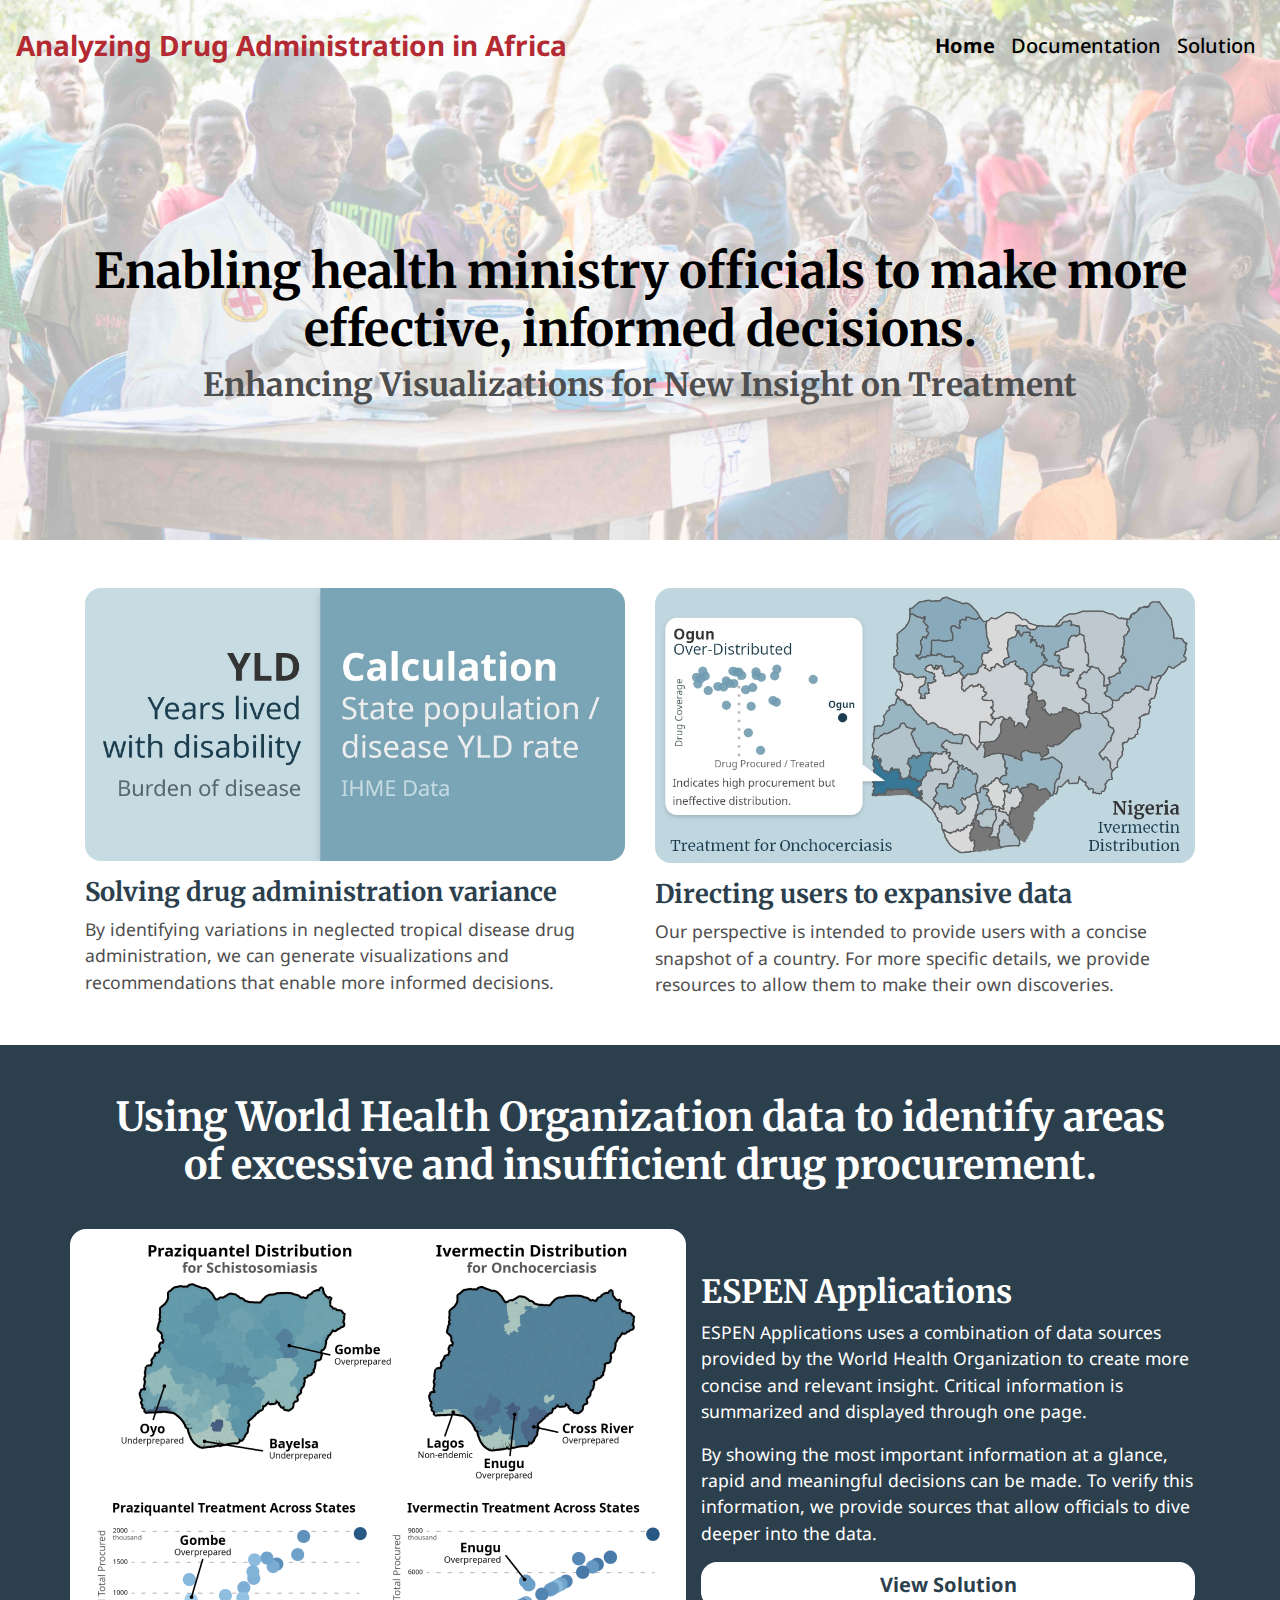
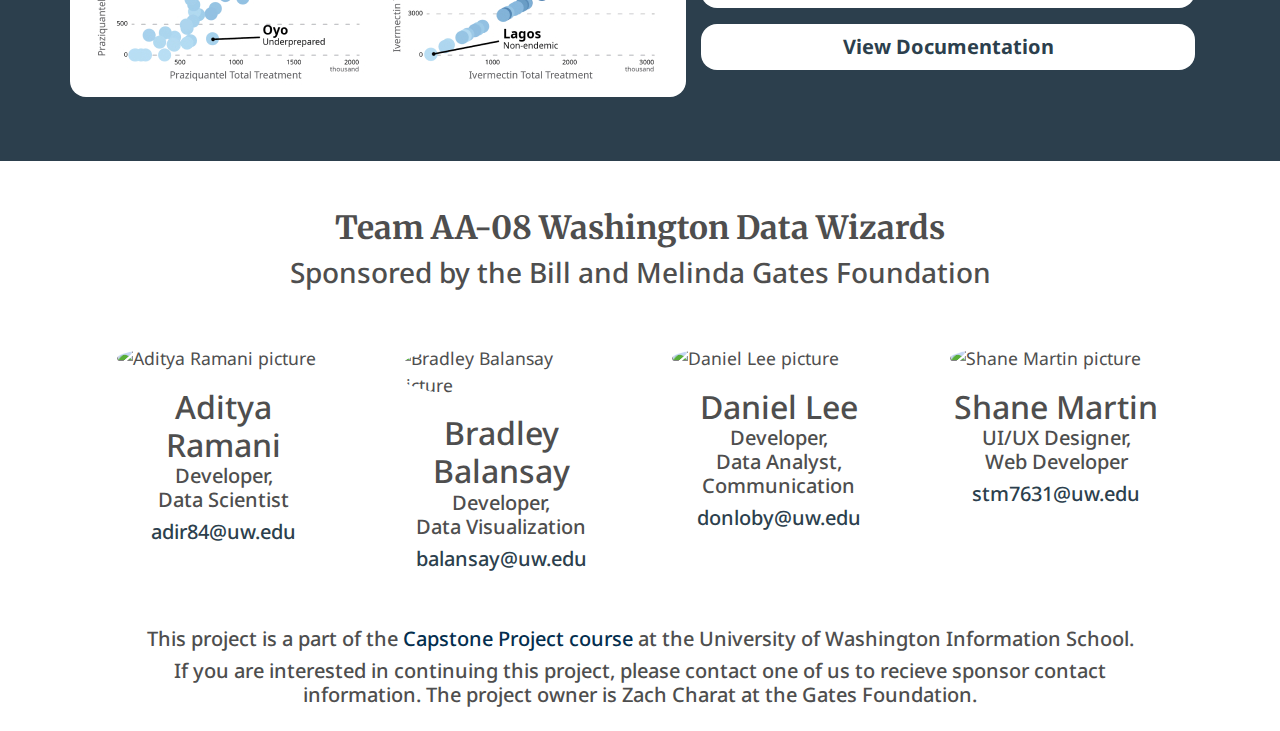
==== commit b849a538: "mobile website" ====
--- a/docs/index.html
+++ b/docs/index.html
@@ -16,14 +16,17 @@
         crossorigin="anonymous"></script>
     <link rel="stylesheet" type="text/css" href="index.css">
     <noscript>This website requires JavaScript!</noscript>
-    <title>ESPEN Novel Applications</title>
+	<title>Analyzing Drug Administration</title>
 </head>
 
 <body>
     <div class="jumbotron jumbotron-fluid hero">
         <nav class="navbar navbar-expand-lg navbar-light">
-            <a class="navbar-brand" href="index.html">
-                <h3><b>ESPEN Applications</b></h3>
+            <a class="navbar-brand d-none d-sm-block" href="index.html">
+                <h3><b>Analyzing Drug Administration in Africa</b></h3>
+            </a>
+            <a class="navbar-brand d-block d-sm-none" href="index.html">
+                <h3><b>Analyzing Africa</b></h3>
             </a>
             <button class="navbar-toggler" type="button" data-toggle="collapse" data-target="#navbarSupportedContent"
                 aria-controls="navbarSupportedContent" aria-expanded="false" aria-label="Toggle navigation">
@@ -41,7 +44,7 @@
                             <h5>Documentation</h5>
                         </a>
                     </li>
-                    <li class="nav-item">
+                    <li class="nav-item d-none d-sm-block">
                         <a class="nav-link" href="map.html">
                             <h5>Solution</h5>
                         </a>
@@ -49,14 +52,18 @@
                 </ul>
             </div>
         </nav>
-        <div class="nav-text container">
+        <div class="nav-text container d-none d-sm-block">
             <h1 id="hero-text" class="serif">Enabling health ministry officials to make more effective, informed
                 decisions.</h1>
+            <h3 class="serif-sub">Enhancing Visualizations for New Insight on Treatment</h3>
         </div>
+    </div>
+    <div class="jumbotron mx-auto d-block d-sm-none pb-0">
+        <h3 id="mobile-header" class="serif">Enhancing Visualizations for New Insight on Treatment</h3>
     </div>
     <section id="intro" class="container">
         <div class="row">
-            <div class="detail-card card col-6">
+            <div class="detail-card card col-md-6 col-12">
                 <img class="card-img-top" src="images/intro.jpg" alt="Card image cap">
                 <div class="card-body">
                     <h3 class="card-title serif">Solving drug administration variance</h3>
@@ -64,7 +71,7 @@
                         can generate visualizations and recommendations that enable more informed decisions.</p>
                 </div>
             </div>
-            <div class="detail-card card col-6">
+            <div class="detail-card card col-md-6 col-12">
                 <img class="card-img-top" src="images/intro2.jpg" alt="Card image cap">
                 <div class="card-body">
                     <h3 class="card-title serif">Directing users to expansive data</h3>
@@ -78,22 +85,20 @@
     <section id="solution">
         <div class="container">
             <div class="jumbotron mx-auto">
-                <h2 class="serif" id="solution-header">Using World Health Organization data to generate new
-                    perspectives.</h2>
+                <h2 class="serif p-3" id="solution-header">Using World Health Organization data to identify areas of excessive and insufficient drug procurement.</h2>
             </div>
             <div class="card mb-3">
                 <div class="row">
-                    <div class="vertical-row col-lg-6 col-xl-6 d-none d-lg-block">
+                    <div class="vertical-row">
                         <img id="solution-img" src="images/solution.jpg" class="card-img" alt="...">
                     </div>
-                    <div class="col d-flex align-items-center">
+                    <div class="col d-flex align-items-center mt-3 mb-md-0">
                         <div class="card-body">
                             <h4 class="serif-sub">ESPEN Applications</h4>
                             <p>
                                 ESPEN Applications uses a combination of data sources provided by the World Health
                                 Organization to create more concise and relevant insight. Critical information is
-                                summarized and displayed through one page, whereas existing solutions would span this
-                                information across multiple sources.
+                                summarized and displayed through one page.
                             </p>
                             <p>
                                 By showing the most important information at a glance, rapid and meaningful decisions
@@ -101,9 +106,12 @@
                                 deeper into the data.
                             </p>
                             <a href="map.html">
-                                <button type="button" class="btn btn-primary btn-lg btn-block">View Solution</button>
+                                <button type="button" class="btn btn-primary btn-lg btn-block d-none d-sm-block">View Solution</button>
                             </a>
-
+                            <button type="button" class="btn btn-primary btn-lg btn-block d-block d-sm-none">Solution not available on mobile</button>
+                            <a href="doc.html">
+                                <button type="button" class="btn btn-primary btn-lg btn-block mt-3">View Documentation</button>
+                            </a>
                         </div>
                     </div>
                 </div>
--- a/docs/index.css
+++ b/docs/index.css
@@ -63,7 +63,7 @@
 }
 
 .serif, .serif-sub {
-  font-size: 3rem;
+  font-size: 2.5rem;
   font-family: "Merriweather";
   font-weight: bold;
 }
@@ -95,14 +95,39 @@
   font-size: 3rem;
 }
 
+.detail-card {
+  margin-top: 3rem;
+}
+
+@media only screen and (max-width: 540px) {
+  body {
+    font-size: 1rem;
+  }
+  .hero {
+    height: inherit;
+    word-wrap: break-word;
+  }
+  .detail-card {
+    margin-top: 1rem;
+  }
+  .serif {
+    font-size: 2rem;
+  }
+}
+
 #intro .row {
   -webkit-box-pack: space-evenly;
       -ms-flex-pack: space-evenly;
           justify-content: space-evenly;
-}
-
-.detail-card {
-  margin-top: 5rem;
+  display: -webkit-box;
+  display: -ms-flexbox;
+  display: flex;
+  -ms-flex-wrap: wrap;
+      flex-wrap: wrap;
+}
+
+#mobile-header {
+  color: #2C3F4D !important;
 }
 
 .nav-text {
@@ -151,9 +176,9 @@
 #solution {
   color: #FFFFFF;
   background-color: #2C3F4D;
-  margin-top: 4rem;
+  margin-top: 3rem;
   padding-top: 1rem;
-  padding-bottom: 5rem;
+  padding-bottom: 3rem;
 }
 
 #solution-img {
